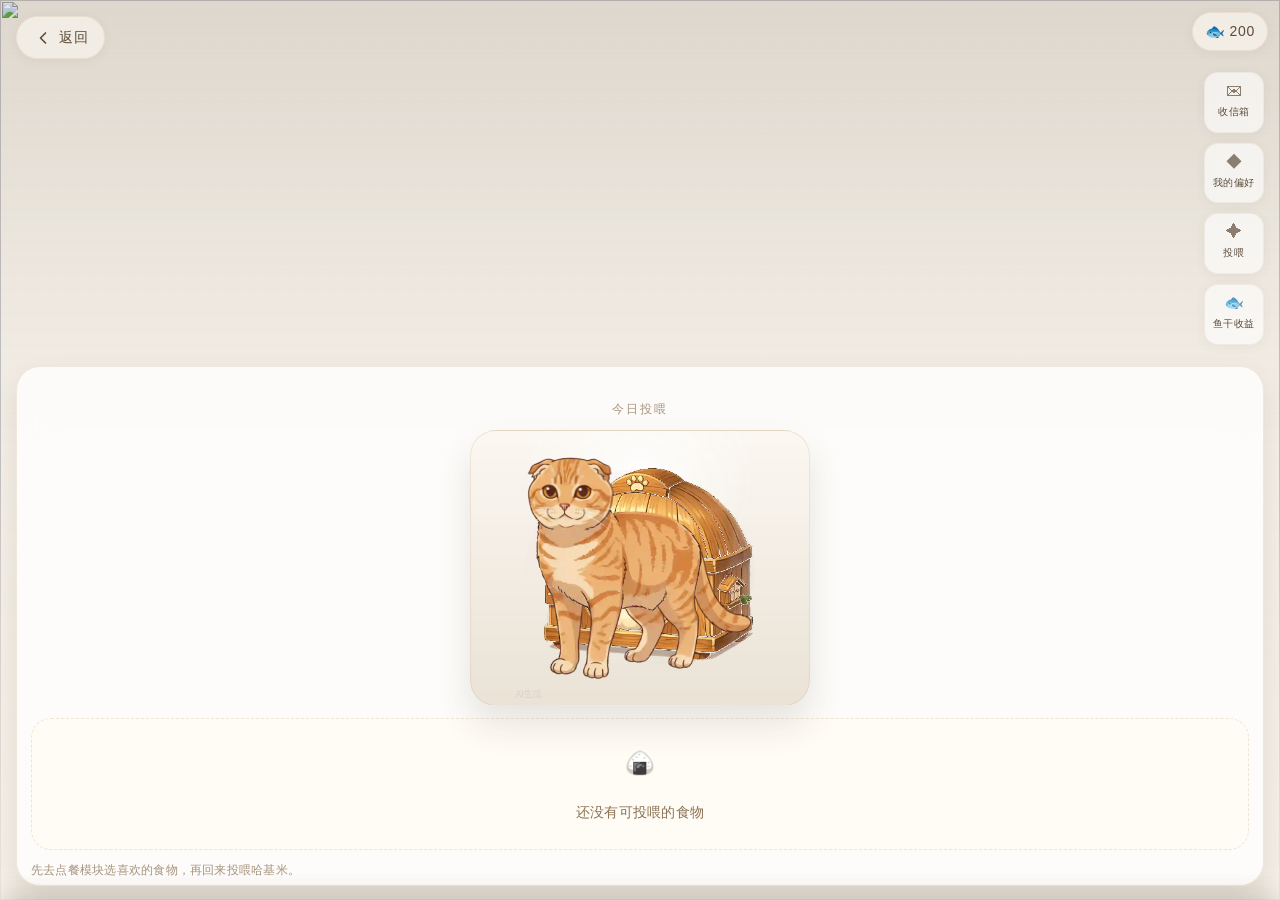
==== food-circle.html @ d54f9a10 "Initial commit: Yummi submission project Co-authored-by: Cursor <cursoragent@cursor.com>" ====
<!DOCTYPE html>
<html lang="zh-CN">
<head>
  <meta charset="UTF-8">
  <meta name="viewport" content="width=device-width, initial-scale=1, maximum-scale=1, user-scalable=no, viewport-fit=cover">
  <meta name="format-detection" content="telephone=no">
  <title>食物圈 - Yummi</title>
  <link rel="stylesheet" href="css/variables.css">
  <link rel="stylesheet" href="css/base.css">
  <link rel="stylesheet" href="css/food-circle.css">
</head>
<body class="fc-body">
  <div class="fc-page" id="fcPage">
    <a href="social-map.html" class="fc-back" aria-label="返回">
      <svg width="20" height="20" viewBox="0 0 24 24" fill="none" stroke="currentColor" stroke-width="2" stroke-linecap="round" stroke-linejoin="round">
        <polyline points="15 18 9 12 15 6"></polyline>
      </svg>
      <span>返回</span>
    </a>

    <div class="fc-bg">
      <img class="fc-bg__img" id="fcBgImg" src="" alt="" loading="eager">
      <div class="fc-bg__overlay"></div>
    </div>

    <div class="fc-content">
      <h1 class="fc-title">食物圈</h1>
      <div class="fc-grid">
        <button type="button" class="fc-card" id="fcInbox">
          <span class="fc-card__icon" aria-hidden="true">✉</span>
          <span class="fc-card__label">收信箱</span>
        </button>
        <button type="button" class="fc-card" id="fcPreference">
          <span class="fc-card__icon" aria-hidden="true">◆</span>
          <span class="fc-card__label">我的偏好</span>
        </button>
        <button type="button" class="fc-card" id="fcFeed">
          <span class="fc-card__icon" aria-hidden="true">✦</span>
          <span class="fc-card__label">投喂</span>
        </button>
        <button type="button" class="fc-card" id="fcEarnings">
          <span class="fc-card__icon" aria-hidden="true">🐟</span>
          <span class="fc-card__label">鱼干收益</span>
        </button>
      </div>
    </div>

    <section class="fc-feeding" id="fcFeeding" aria-label="宠物投喂">
      <div class="fc-feeding__shell">
        <div class="fc-feeding__pet-card">
          <p class="fc-feeding__eyebrow">今日投喂</p>
          <div class="fc-pet-bubble" id="fcPetBubble" aria-live="polite" aria-hidden="true"></div>
          <div class="fc-pet-stage" id="fcPetStage" role="img" aria-label="当前宠物形象"></div>
        </div>
        <div class="fc-food-list" id="fcFoodList" role="list"></div>
        <p class="fc-feed-status" id="fcFeedStatus" aria-live="polite"></p>
      </div>
    </section>
  </div>

  <!-- 小鱼干币 -->
  <div class="fish-coin" id="fishCoinBar" title="小鱼干币"></div>

  <!-- 口味偏好面板 -->
  <div class="fc-pref" id="fcPrefPanel" aria-hidden="true">
    <div class="fc-pref__overlay" id="fcPrefOverlay"></div>
    <div class="fc-pref__sheet" id="fcPrefSheet">
      <div class="fc-pref__header">
        <h2 class="fc-pref__title">我的口味画像</h2>
        <button type="button" class="fc-pref__close" id="fcPrefClose" aria-label="关闭">
          <svg width="18" height="18" viewBox="0 0 24 24" fill="none" stroke="currentColor" stroke-width="2" stroke-linecap="round" stroke-linejoin="round">
            <line x1="18" y1="6" x2="6" y2="18"></line>
            <line x1="6" y1="6" x2="18" y2="18"></line>
          </svg>
        </button>
      </div>
      <div class="fc-pref__body" id="fcPrefBody"></div>
    </div>
  </div>

  <!-- 收信箱面板 -->
  <div class="fc-inbox" id="fcInboxPanel" aria-hidden="true">
    <div class="fc-inbox__overlay" id="fcInboxOverlay"></div>
    <div class="fc-inbox__sheet" id="fcInboxSheet">
      <div class="fc-inbox__header">
        <h2 class="fc-inbox__title">收信箱</h2>
        <button type="button" class="fc-inbox__close" id="fcInboxClose" aria-label="关闭">
          <svg width="18" height="18" viewBox="0 0 24 24" fill="none" stroke="currentColor" stroke-width="2" stroke-linecap="round" stroke-linejoin="round">
            <line x1="18" y1="6" x2="6" y2="18"></line>
            <line x1="6" y1="6" x2="18" y2="18"></line>
          </svg>
        </button>
      </div>
      <div class="fc-inbox__list" id="fcInboxList"></div>
    </div>
  </div>

  <!-- 鱼干收益面板 -->
  <div class="fc-earnings" id="fcEarningsPanel" aria-hidden="true">
    <div class="fc-earnings__overlay" id="fcEarningsOverlay"></div>
    <div class="fc-earnings__sheet" id="fcEarningsSheet">
      <div class="fc-earnings__header">
        <h2 class="fc-earnings__title">鱼干收益</h2>
        <button type="button" class="fc-earnings__close" id="fcEarningsClose" aria-label="关闭">
          <svg width="18" height="18" viewBox="0 0 24 24" fill="none" stroke="currentColor" stroke-width="2" stroke-linecap="round" stroke-linejoin="round">
            <line x1="18" y1="6" x2="6" y2="18"></line>
            <line x1="6" y1="6" x2="18" y2="18"></line>
          </svg>
        </button>
      </div>
      <div class="fc-earnings__body" id="fcEarningsBody"></div>
    </div>
  </div>

  <!-- 口味计算依赖 -->
  <script src="js/data/foods.js"></script>
  <script src="js/data/food-taste-db.js"></script>
  <script src="js/data/food-taste.js"></script>
  <script src="js/data/food-personality.js"></script>
  <script src="js/data/food-roasts.js"></script>
  <script src="js/modules/dress/config.js"></script>
  <script src="js/modules/dress/state.js"></script>
  <script src="js/data/yummy-code.js"></script>

  <!-- 小鱼干币 -->
  <script src="js/fish-coins.js"></script>

  <script src="js/food-circle.js"></script>
</body>
</html>
---- css/variables.css ----
/* 设计令牌 — style.md + Project Specification.md */
:root {
  --color-primary: #5c4b3a;
  --color-bg: #f5f0e8;
  --color-text: #3d3d3d;
  --color-text-muted: #8b7355;
  --color-accent-light: #c4a882;
  --color-paper: #e8dfd1;
  --color-card: #ffffff;
  --color-sakura: #f4e1e1;
  --color-matcha: #8fbc8f;
  --color-bamboo: #9caf88;

  --font-sans: "PingFang SC", "Hiragino Sans GB", "Source Han Sans SC", "Microsoft YaHei", "Helvetica Neue", "Inter", sans-serif;

  --font-weight-title: 300;
  --font-weight-body: 400;
  --font-weight-stat: 600;

  --letter-title: 0.1em;
  --letter-body: 0.02em;
  --letter-caption: 0.05em;

  --line-title: 1.3;
  --line-body: 1.8;

  --radius-card: 20px;
  --radius-pill: 100px;
  --radius-nav-item: 14px;

  --space-card: 20px;
  --space-section: 56px;
  --space-page-x: 20px;
  --space-loose: 24px;

  --shadow-rest: 0 2px 12px rgba(92, 75, 58, 0.06);
  --shadow-card-hover: 0 12px 20px rgba(92, 75, 58, 0.08);
  --shadow-lift: 0 20px 40px rgba(92, 75, 58, 0.08);

  --ease-standard: cubic-bezier(0.4, 0, 0.2, 1);
  --transition-base: 0.35s var(--ease-standard);
  --transition-fast: 0.3s var(--ease-standard);

  --layout-max-width: 430px;
  --tab-bar-height: 76px;
  --texture-opacity: 0.04;

  --safe-top: env(safe-area-inset-top, 0px);
  --safe-bottom: env(safe-area-inset-bottom, 0px);
  --safe-left: env(safe-area-inset-left, 0px);
  --safe-right: env(safe-area-inset-right, 0px);
}
---- css/base.css ----
*,
*::before,
*::after {
  box-sizing: border-box;
  margin: 0;
  padding: 0;
}

html {
  -webkit-text-size-adjust: 100%;
  text-size-adjust: 100%;
}

body {
  font-family: var(--font-sans);
  font-size: 16px;
  font-weight: var(--font-weight-body);
  line-height: var(--line-body);
  letter-spacing: var(--letter-body);
  color: var(--color-text);
  background-color: var(--color-bg);
  min-height: 100dvh;
  overflow-x: hidden;
  -webkit-tap-highlight-color: transparent;
}

/* 极淡纸质 / 亚麻质感 — style.md §材质 */
body::before {
  content: "";
  position: fixed;
  inset: 0;
  pointer-events: none;
  z-index: 0;
  opacity: var(--texture-opacity);
  background-image:
    repeating-linear-gradient(
      0deg,
      transparent,
      transparent 3px,
      rgba(92, 75, 58, 0.12) 3px,
      rgba(92, 75, 58, 0.12) 4px
    ),
    repeating-linear-gradient(
      90deg,
      transparent,
      transparent 4px,
      rgba(196, 168, 130, 0.1) 4px,
      rgba(196, 168, 130, 0.1) 5px
    );
}

h1, h2, h3 {
  color: var(--color-primary);
  font-weight: var(--font-weight-title);
  line-height: var(--line-title);
  letter-spacing: var(--letter-title);
}

p {
  color: var(--color-text);
}

.caption {
  font-size: 0.85rem;
  color: var(--color-text-muted);
  letter-spacing: var(--letter-caption);
  line-height: var(--line-body);
}

.stat {
  color: var(--color-primary);
  font-weight: var(--font-weight-stat);
}

a {
  color: inherit;
  text-decoration: none;
}

button {
  font: inherit;
  border: none;
  background: none;
  cursor: pointer;
  touch-action: manipulation;
}

img {
  max-width: 100%;
  height: auto;
  display: block;
}

/* 小鱼干币 — 右上角显示 */
.fish-coin {
  position: fixed;
  top: 12px;
  right: 12px;
  z-index: 100;
  display: flex;
  align-items: center;
  gap: 4px;
  padding: 6px 12px;
  border-radius: var(--radius-pill);
  background: rgba(245, 240, 232, 0.88);
  backdrop-filter: blur(10px);
  -webkit-backdrop-filter: blur(10px);
  border: 1px solid var(--color-paper);
  box-shadow: var(--shadow-rest);
  font-size: 0.875rem;
  font-weight: var(--font-weight-body);
  color: var(--color-primary);
  letter-spacing: var(--letter-caption);
}

/* 左上角装扮按钮 — 深木色实心，与页面底色区分 */
.top-dress-btn {
  position: fixed;
  top: 12px;
  left: 12px;
  z-index: 100;
  padding: 6px 14px;
  display: flex;
  align-items: center;
  justify-content: center;
  border-radius: var(--radius-pill);
  border: 1px solid var(--color-primary);
  background: var(--color-primary);
  box-shadow: var(--shadow-rest);
  font-size: 0.8rem;
  font-weight: var(--font-weight-body);
  color: var(--color-bg);
  letter-spacing: var(--letter-caption);
  cursor: pointer;
  transition:
    transform var(--transition-fast),
    background var(--transition-fast),
    color var(--transition-fast),
    border-color var(--transition-fast);
  -webkit-tap-highlight-color: transparent;
}

.top-dress-btn:active {
  transform: scale(0.92);
  background: var(--color-card);
  color: var(--color-primary);
  border-color: var(--color-primary);
}

/* 点餐页引导 — 装扮按钮右侧问号 */
.top-help-btn {
  position: fixed;
  top: 12px;
  left: 76px;
  z-index: 100;
  width: 34px;
  height: 34px;
  padding: 0;
  display: flex;
  align-items: center;
  justify-content: center;
  border-radius: 50%;
  border: 1px solid var(--color-paper);
  background: rgba(245, 240, 232, 0.88);
  backdrop-filter: blur(10px);
  -webkit-backdrop-filter: blur(10px);
  box-shadow: var(--shadow-rest);
  font: inherit;
  font-size: 1rem;
  font-weight: var(--font-weight-stat);
  line-height: 1;
  color: var(--color-primary);
  letter-spacing: 0;
  cursor: pointer;
  transition: transform var(--transition-fast), background var(--transition-fast);
  -webkit-tap-highlight-color: transparent;
}

.top-help-btn[hidden] {
  display: none;
}

.top-help-btn:active {
  transform: scale(0.92);
  background: rgba(255, 255, 255, 0.95);
}

.fish-coin__icon {
  font-size: 1rem;
  line-height: 1;
}

.fish-coin__num {
  font-weight: var(--font-weight-title);
  min-width: 1.2em;
  text-align: center;
}


/* 装扮面板 */
.dress-panel {
  position: fixed;
  inset: 0;
  z-index: 320;
  pointer-events: none;
}

.dress-panel[aria-hidden="false"],
.dress-panel.is-open {
  pointer-events: auto;
}

.dress-panel__overlay {
  position: absolute;
  inset: 0;
  background:
    radial-gradient(circle at 74% 18%, rgba(255, 250, 242, 0.22), transparent 34%),
    rgba(92, 75, 58, 0.35);
  opacity: 0;
  transition: opacity var(--transition-base);
  backdrop-filter: blur(2px);
  -webkit-backdrop-filter: blur(2px);
}

.dress-panel[aria-hidden="false"] .dress-panel__overlay,
.dress-panel.is-open .dress-panel__overlay {
  opacity: 1;
}

.dress-panel__sheet {
  position: absolute;
  right: 0;
  top: 0;
  bottom: 0;
  z-index: 321;
  width: min(92vw, 420px);
  height: 100dvh;
  min-height: 0;
  background:
    radial-gradient(circle at 22% 8%, rgba(255, 255, 255, 0.86), transparent 32%),
    linear-gradient(180deg, rgba(255, 250, 242, 0.98), rgba(245, 240, 232, 0.97));
  backdrop-filter: blur(16px);
  -webkit-backdrop-filter: blur(16px);
  border-left: 1px solid rgba(196, 168, 130, 0.34);
  border-radius: 26px 0 0 26px;
  box-shadow: -18px 0 44px rgba(92, 75, 58, 0.18);
  padding:
    calc(18px + var(--safe-top))
    calc(16px + var(--safe-right))
    calc(18px + var(--safe-bottom))
    16px;
  display: flex;
  flex-direction: column;
  transform: translateX(0);
  transition: transform 0.42s cubic-bezier(0.22, 1, 0.36, 1);
}

.dress-panel[aria-hidden="true"] .dress-panel__sheet {
  transform: translateX(100%);
}

.dress-panel[aria-hidden="false"] .dress-panel__sheet,
.dress-panel.is-open .dress-panel__sheet {
  transform: translateX(0);
}

#dressPanelSheet {
  transform: translateX(0) !important;
}

#dressPanel[aria-hidden="true"] #dressPanelSheet {
  transform: translateX(100%) !important;
}

#dressPanel[aria-hidden="false"] #dressPanelSheet,
#dressPanel.is-open #dressPanelSheet {
  transform: translateX(0) !important;
}

#dressPanel.is-open-complete #dressPanelSheet {
  transition: none !important;
  transform: translateX(0) !important;
}

.dress-panel__header {
  display: flex;
  align-items: center;
  justify-content: space-between;
  margin-bottom: 16px;
  flex-shrink: 0;
}

.dress-panel__title {
  font-size: 1.1rem;
  font-weight: var(--font-weight-title);
  color: var(--color-primary);
  letter-spacing: var(--letter-title);
}

.dress-panel__close {
  width: 36px;
  height: 36px;
  display: flex;
  align-items: center;
  justify-content: center;
  border-radius: 50%;
  color: var(--color-text-muted);
  background: var(--color-bg);
  border: 1px solid var(--color-paper);
  transition: transform var(--transition-fast), color var(--transition-fast);
  cursor: pointer;
}

.dress-panel__close:active {
  transform: scale(0.92);
  color: var(--color-primary);
}

.dress-panel__body {
  flex: 1;
  overflow-y: auto;
  -webkit-overflow-scrolling: touch;
}

.dress-panel__placeholder {
  display: flex;
  flex-direction: column;
  align-items: center;
  justify-content: center;
  height: 100%;
  gap: 10px;
}

.dress-panel__placeholder-icon {
  font-size: 3rem;
  opacity: 0.6;
}

.dress-panel__placeholder-text {
  font-size: 1rem;
  font-weight: var(--font-weight-title);
  color: var(--color-primary);
}

.dress-panel__placeholder-sub {
  font-size: 0.8rem;
  color: var(--color-text-muted);
  letter-spacing: var(--letter-caption);
}
---- css/food-circle.css ----
/* 食物圈 — 日式极简 · 侘寂 · 和风现代 */

.fc-body {
  background-color: var(--color-bg);
  min-height: 100dvh;
  overflow: hidden;
}

.fc-page {
  position: relative;
  width: 100%;
  height: 100dvh;
  overflow: hidden;
}

/* 返回按钮 */
.fc-back {
  position: absolute;
  top: 16px;
  left: 16px;
  z-index: 20;
  display: inline-flex;
  align-items: center;
  gap: 6px;
  padding: 8px 16px;
  border-radius: var(--radius-pill);
  background: rgba(245, 240, 232, 0.85);
  backdrop-filter: blur(8px);
  -webkit-backdrop-filter: blur(8px);
  border: 1px solid var(--color-paper);
  color: var(--color-primary);
  font-size: 0.875rem;
  letter-spacing: var(--letter-caption);
  box-shadow: var(--shadow-rest);
  transition: transform var(--transition-fast), background var(--transition-fast);
  text-decoration: none;
}

.fc-back:active {
  transform: scale(0.95);
}

/* 背景图 */
.fc-bg {
  position: absolute;
  inset: 0;
  z-index: 1;
}

.fc-bg__img {
  width: 100%;
  height: 100%;
  object-fit: cover;
  display: block;
}

.fc-bg__overlay {
  position: absolute;
  inset: 0;
  background: linear-gradient(
    180deg,
    rgba(92, 75, 58, 0.15) 0%,
    rgba(92, 75, 58, 0.05) 30%,
    rgba(92, 75, 58, 0) 50%,
    rgba(245, 240, 232, 0.4) 70%,
    rgba(245, 240, 232, 0.8) 100%
  );
  pointer-events: none;
}

/* 内容区 — 右上方 */
.fc-content {
  position: absolute;
  top: 72px;
  right: 16px;
  z-index: 10;
  padding: 0;
  opacity: 0;
  transform: translateX(12px);
  animation: fcSlideIn 0.4s var(--ease-standard) 0.1s forwards;
}

@keyframes fcSlideIn {
  to {
    opacity: 1;
    transform: translateX(0);
  }
}

.fc-title {
  display: none;
}

/* 栏目网格 — 右上方垂直排列 */
.fc-grid {
  display: flex;
  flex-direction: column;
  gap: 10px;
}

/* 栏目卡片 — 半透明毛玻璃，小巧 */
.fc-card {
  display: flex;
  flex-direction: column;
  align-items: center;
  justify-content: center;
  gap: 4px;
  padding: 10px 8px;
  border-radius: 14px;
  background: rgba(255, 255, 255, 0.6);
  backdrop-filter: blur(10px);
  -webkit-backdrop-filter: blur(10px);
  border: 1px solid rgba(232, 223, 209, 0.5);
  box-shadow: var(--shadow-rest);
  color: var(--color-primary);
  cursor: pointer;
  min-width: 56px;
  transition: transform var(--transition-fast), background var(--transition-fast), box-shadow var(--transition-fast);
  -webkit-tap-highlight-color: transparent;
}

.fc-card:active {
  transform: scale(0.95);
  background: rgba(255, 255, 255, 0.8);
}

.fc-card__icon {
  font-size: 1rem;
  line-height: 1;
  opacity: 0.7;
}

.fc-card__label {
  font-size: 0.65rem;
  font-weight: var(--font-weight-body);
  letter-spacing: var(--letter-caption);
  color: var(--color-primary);
}

.fc-share-entry {
  position: absolute;
  left: 16px;
  right: 16px;
  bottom: calc(var(--safe-bottom) + 18px);
  z-index: 12;
}

.fc-share-entry__shell {
  padding: 14px 14px 12px;
  border-radius: 20px;
  background: rgba(255, 255, 255, 0.72);
  backdrop-filter: blur(14px);
  -webkit-backdrop-filter: blur(14px);
  border: 1px solid rgba(232, 223, 209, 0.7);
  box-shadow: 0 16px 28px rgba(92, 75, 58, 0.14);
}

.fc-share-entry__label {
  display: block;
  margin-bottom: 8px;
  color: var(--color-primary);
  font-size: 0.72rem;
  font-weight: var(--font-weight-title);
  letter-spacing: var(--letter-caption);
}

.fc-share-entry__row {
  display: grid;
  grid-template-columns: minmax(0, 1fr) auto;
  gap: 8px;
  align-items: center;
}

.fc-share-entry__input {
  min-width: 0;
  min-height: 44px;
  padding: 0 14px;
  border-radius: 999px;
  border: 1px solid rgba(196, 168, 130, 0.34);
  background: rgba(255, 250, 242, 0.88);
  color: var(--color-primary);
  font-size: 0.82rem;
  letter-spacing: 0.03em;
  box-shadow: inset 0 1px 0 rgba(255, 255, 255, 0.82);
}

.fc-share-entry__input::placeholder {
  color: rgba(139, 115, 85, 0.64);
}

.fc-share-entry__btn {
  min-width: 76px;
  min-height: 44px;
  padding: 0 18px;
  border-radius: 999px;
  color: #fffaf2;
  background: linear-gradient(135deg, #5c4b3a, #9b6a3d);
  box-shadow: 0 10px 18px rgba(92, 75, 58, 0.18);
  font-size: 0.82rem;
  letter-spacing: 0.08em;
  transition: transform var(--transition-fast), filter var(--transition-fast);
}

.fc-share-entry__btn:active {
  transform: scale(0.96);
  filter: saturate(1.06);
}

.fc-share-entry__status {
  min-height: 1.4em;
  margin-top: 8px;
  color: rgba(139, 115, 85, 0.72);
  font-size: 0.72rem;
  line-height: 1.45;
  letter-spacing: 0.02em;
}

.fc-share-entry__status.is-error {
  color: #9f4a35;
}

.fc-share-entry__status.is-success {
  color: #567549;
}

/* 收信箱面板 */
.fc-inbox {
  position: fixed;
  inset: 0;
  z-index: 100;
  display: flex;
  align-items: flex-end;
  justify-content: center;
  pointer-events: none;
  opacity: 0;
  transition: opacity 0.35s var(--ease-standard);
}

.fc-inbox[aria-hidden="false"] {
  pointer-events: auto;
  opacity: 1;
}

.fc-inbox__overlay {
  position: absolute;
  inset: 0;
  background: rgba(61, 61, 61, 0.25);
  backdrop-filter: blur(2px);
}

.fc-inbox__sheet {
  position: relative;
  width: 100%;
  max-width: var(--layout-max-width);
  height: 78vh;
  background: var(--color-card);
  border-radius: var(--radius-card) var(--radius-card) 0 0;
  border: 1px solid var(--color-paper);
  border-bottom: none;
  box-shadow: var(--shadow-lift);
  padding: 24px 20px calc(24px + var(--safe-bottom));
  transform: translateY(100%);
  transition: transform 0.35s var(--ease-standard);
  display: flex;
  flex-direction: column;
}

.fc-inbox[aria-hidden="false"] .fc-inbox__sheet {
  transform: translateY(0);
}

.fc-inbox__header {
  display: flex;
  align-items: center;
  justify-content: space-between;
  margin-bottom: 20px;
  flex-shrink: 0;
}

.fc-inbox__title {
  font-size: 1.25rem;
  font-weight: var(--font-weight-title);
  letter-spacing: var(--letter-title);
  color: var(--color-primary);
  line-height: var(--line-title);
}

.fc-inbox__close {
  width: 36px;
  height: 36px;
  display: flex;
  align-items: center;
  justify-content: center;
  border-radius: 50%;
  color: var(--color-text-muted);
  background: var(--color-bg);
  border: 1px solid var(--color-paper);
  transition: transform var(--transition-fast), color var(--transition-fast);
  cursor: pointer;
}

.fc-inbox__close:active {
  transform: scale(0.92);
  color: var(--color-primary);
}

.fc-inbox__list {
  flex: 1;
  overflow-y: auto;
  display: flex;
  flex-direction: column;
  gap: 12px;
  -webkit-overflow-scrolling: touch;
}

/* 消息条目 */
.fc-msg {
  background: var(--color-bg);
  border-radius: 16px;
  padding: 14px 16px;
  border: 1px solid var(--color-paper);
  box-shadow: var(--shadow-rest);
  transition: transform var(--transition-fast), opacity var(--transition-fast);
}

.fc-msg:active {
  transform: scale(0.98);
}

.fc-msg__header {
  display: flex;
  align-items: center;
  justify-content: space-between;
  margin-bottom: 8px;
}

.fc-msg__from {
  font-size: 0.875rem;
  font-weight: var(--font-weight-body);
  color: var(--color-primary);
  letter-spacing: var(--letter-body);
}

.fc-msg__time {
  font-size: 0.7rem;
  color: var(--color-text-muted);
  letter-spacing: var(--letter-caption);
}

.fc-msg__text {
  font-size: 0.875rem;
  color: var(--color-text);
  line-height: var(--line-body);
  letter-spacing: var(--letter-body);
  margin-bottom: 10px;
}

.fc-msg__actions {
  display: flex;
  gap: 8px;
  justify-content: flex-end;
}

.fc-msg__reply,
.fc-msg__delete {
  padding: 5px 14px;
  border-radius: var(--radius-pill);
  font-size: 0.75rem;
  letter-spacing: var(--letter-caption);
  cursor: pointer;
  transition: transform var(--transition-fast), background var(--transition-fast), color var(--transition-fast);
  -webkit-tap-highlight-color: transparent;
}

.fc-msg__reply {
  color: var(--color-primary);
  background: transparent;
  border: 1px solid var(--color-accent-light);
}

.fc-msg__reply:active {
  transform: scale(0.95);
  background: var(--color-accent-light);
  color: var(--color-bg);
}

.fc-msg__delete {
  color: var(--color-bg);
  background: var(--color-primary);
  border: 1px solid var(--color-primary);
}

.fc-msg__delete:active {
  transform: scale(0.95);
  background: transparent;
  color: var(--color-primary);
}

/* 无消息提示 */
.fc-inbox__empty {
  text-align: center;
  padding: 40px 20px;
  color: var(--color-text-muted);
  font-size: 0.875rem;
  letter-spacing: var(--letter-body);
}

/* 无背景图时的兜底 */
.fc-fallback {
  position: absolute;
  inset: 0;
  z-index: 1;
  background: var(--color-bg);
}


/* ============================================================
   口味偏好面板
   ============================================================ */

.fc-pref {
  position: fixed;
  inset: 0;
  z-index: 50;
  pointer-events: none;
}

.fc-pref[aria-hidden="false"] {
  pointer-events: auto;
}

.fc-pref__overlay {
  position: absolute;
  inset: 0;
  background: rgba(92, 75, 58, 0.35);
  opacity: 0;
  transition: opacity var(--transition-standard);
}

.fc-pref[aria-hidden="false"] .fc-pref__overlay {
  opacity: 1;
}

.fc-pref__sheet {
  position: absolute;
  left: 0;
  right: 0;
  bottom: 0;
  z-index: 55;
  background: rgba(245, 240, 232, 0.95);
  backdrop-filter: blur(16px);
  -webkit-backdrop-filter: blur(16px);
  border-radius: 20px 20px 0 0;
  box-shadow: 0 -4px 24px rgba(92, 75, 58, 0.12);
  padding: 20px 20px calc(24px + var(--safe-bottom));
  max-height: 75vh;
  display: flex;
  flex-direction: column;
  transform: translateY(100%);
  transition: transform var(--transition-standard);
}

.fc-pref[aria-hidden="false"] .fc-pref__sheet {
  transform: translateY(0);
}

.fc-pref__header {
  display: flex;
  align-items: center;
  justify-content: space-between;
  margin-bottom: 16px;
  flex-shrink: 0;
}

.fc-pref__title {
  font-size: 1.1rem;
  font-weight: var(--font-weight-title);
  color: var(--color-primary);
  letter-spacing: var(--letter-title);
}

.fc-pref__close {
  width: 36px;
  height: 36px;
  display: flex;
  align-items: center;
  justify-content: center;
  border-radius: 50%;
  color: var(--color-text-muted);
  background: var(--color-bg);
  border: 1px solid var(--color-paper);
  transition: transform var(--transition-fast), color var(--transition-fast);
  cursor: pointer;
}

.fc-pref__close:active {
  transform: scale(0.92);
  color: var(--color-primary);
}

.fc-pref__body {
  flex: 1;
  overflow-y: auto;
  -webkit-overflow-scrolling: touch;
}

/* 八轴进度条 */
.fc-pref__axes {
  display: flex;
  flex-direction: column;
  gap: 10px;
  margin-bottom: 12px;
}

.fc-pref__axis {
  padding: 8px 10px;
  background: rgba(255, 255, 255, 0.5);
  border-radius: 10px;
}

.fc-pref__axis-header {
  display: flex;
  justify-content: space-between;
  align-items: center;
  margin-bottom: 5px;
}

.fc-pref__axis-label {
  font-size: 0.8rem;
  color: var(--color-primary);
  font-weight: var(--font-weight-body);
  letter-spacing: var(--letter-caption);
}

.fc-pref__axis-num {
  font-size: 0.75rem;
  color: var(--color-text-muted);
  font-weight: var(--font-weight-title);
}

.fc-pref__axis-bar {
  height: 7px;
  border-radius: 3.5px;
  background: rgba(200, 190, 175, 0.3);
  overflow: hidden;
}

.fc-pref__axis-fill {
  height: 100%;
  border-radius: 3.5px;
  background: linear-gradient(90deg, rgba(232, 126, 90, 0.7), rgba(232, 126, 90, 0.9));
  transition: width 0.5s var(--ease-standard);
}

.fc-pref__summary {
  text-align: center;
  font-size: 0.75rem;
  color: var(--color-text-muted);
  letter-spacing: var(--letter-caption);
  margin-top: 4px;
}

/* 空状态 */
.fc-pref__empty {
  text-align: center;
  padding: 32px 16px;
}

.fc-pref__empty-icon {
  font-size: 2.5rem;
  margin-bottom: 10px;
  opacity: 0.5;
}

.fc-pref__empty-text {
  font-size: 1rem;
  font-weight: var(--font-weight-title);
  color: var(--color-primary);
  margin-bottom: 6px;
}

.fc-pref__empty-sub {
  font-size: 0.8rem;
  color: var(--color-text-muted);
  letter-spacing: var(--letter-caption);
}


/* ============================================================
   鱼干收益面板
   ============================================================ */

.fc-earnings {
  position: fixed;
  inset: 0;
  z-index: 50;
  pointer-events: none;
}

.fc-earnings[aria-hidden="false"] {
  pointer-events: auto;
}

.fc-earnings__overlay {
  position: absolute;
  inset: 0;
  background: rgba(92, 75, 58, 0.35);
  opacity: 0;
  transition: opacity var(--transition-standard);
}

.fc-share-preview {
  position: fixed;
  inset: 0;
  z-index: 110;
  pointer-events: none;
}

.fc-share-preview[aria-hidden="false"] {
  pointer-events: auto;
}

.fc-share-preview__overlay {
  position: absolute;
  inset: 0;
  background: rgba(92, 75, 58, 0.35);
  opacity: 0;
  transition: opacity var(--transition-standard);
}

.fc-share-preview[aria-hidden="false"] .fc-share-preview__overlay {
  opacity: 1;
}

.fc-share-preview__sheet {
  position: absolute;
  left: 0;
  right: 0;
  bottom: 0;
  z-index: 115;
  max-height: 82vh;
  display: grid;
  grid-template-rows: auto minmax(0, 1fr);
  background: rgba(245, 240, 232, 0.97);
  backdrop-filter: blur(16px);
  -webkit-backdrop-filter: blur(16px);
  border-radius: 24px 24px 0 0;
  box-shadow: 0 -8px 28px rgba(92, 75, 58, 0.16);
  padding: 18px 18px calc(20px + var(--safe-bottom));
  transform: translateY(100%);
  transition: transform var(--transition-standard);
}

.fc-share-preview[aria-hidden="false"] .fc-share-preview__sheet {
  transform: translateY(0);
}

.fc-share-preview__header {
  display: flex;
  align-items: flex-start;
  justify-content: space-between;
  gap: 12px;
  margin-bottom: 14px;
}

.fc-share-preview__eyebrow {
  margin: 0 0 4px;
  color: rgba(139, 115, 85, 0.74);
  font-size: 0.72rem;
  font-weight: var(--font-weight-title);
  letter-spacing: 0.18em;
}

.fc-share-preview__title {
  margin: 0;
  color: var(--color-primary);
  font-size: 1.08rem;
  font-weight: var(--font-weight-title);
  letter-spacing: var(--letter-title);
}

.fc-share-preview__close {
  width: 36px;
  height: 36px;
  display: flex;
  align-items: center;
  justify-content: center;
  border-radius: 50%;
  color: var(--color-text-muted);
  background: var(--color-bg);
  border: 1px solid var(--color-paper);
}

.fc-share-preview__close:active {
  transform: scale(0.92);
}

.fc-share-preview__body {
  overflow-y: auto;
  -webkit-overflow-scrolling: touch;
  display: grid;
  gap: 14px;
  padding-right: 2px;
}

.fc-share-preview__hero {
  display: grid;
  gap: 12px;
  justify-items: center;
}

.fc-share-preview__stage {
  position: relative;
  width: min(72vw, 300px);
  aspect-ratio: 1;
  border-radius: 26px;
  overflow: hidden;
  border: 1px solid rgba(196, 168, 130, 0.24);
  background:
    radial-gradient(circle at 50% 14%, rgba(255, 255, 255, 0.82), rgba(255, 255, 255, 0) 38%),
    linear-gradient(180deg, rgba(251, 247, 241, 0.98), rgba(232, 223, 209, 0.88));
  box-shadow: 0 18px 34px rgba(92, 75, 58, 0.14);
}

.fc-share-preview__aura {
  position: absolute;
  inset: 14% 16%;
  border-radius: 50%;
  background:
    radial-gradient(circle, rgba(255, 255, 255, 0.88), rgba(255, 255, 255, 0.08) 58%, rgba(255, 255, 255, 0) 74%),
    radial-gradient(circle at 28% 26%, rgba(244, 225, 225, 0.62), transparent 42%),
    radial-gradient(circle at 76% 72%, rgba(143, 188, 143, 0.18), transparent 42%);
}

.fc-share-preview__layer {
  position: absolute;
  inset: 0;
  width: 100%;
  height: 100%;
  object-fit: contain;
  pointer-events: none;
}

.fc-share-preview__drink {
  position: absolute;
  top: 44%;
  left: 4px;
  width: clamp(70px, 20vw, 102px);
  display: grid;
  justify-items: center;
  gap: 4px;
  transform: translateY(-50%) rotate(-5deg);
  filter: drop-shadow(0 14px 18px rgba(92, 75, 58, 0.16));
}

.fc-share-preview__drink img {
  width: 100%;
  aspect-ratio: 1;
  object-fit: contain;
  border-radius: 16px;
  background: rgba(255, 255, 255, 0.6);
  border: 1px solid rgba(196, 168, 130, 0.28);
}

.fc-share-preview__drink span {
  max-width: 7em;
  padding: 2px 8px;
  border-radius: var(--radius-pill);
  background: rgba(245, 240, 232, 0.88);
  border: 1px solid rgba(196, 168, 130, 0.28);
  color: var(--color-primary);
  font-size: 0.68rem;
  line-height: 1.4;
  text-align: center;
}

.fc-share-preview__score {
  width: 100%;
  padding: 14px 16px;
  border-radius: 18px;
  background: rgba(255, 255, 255, 0.54);
  border: 1px solid rgba(196, 168, 130, 0.18);
}

.fc-share-preview__score-num {
  margin: 0 0 6px;
  color: var(--color-primary);
  font-size: 1rem;
  font-weight: var(--font-weight-title);
  letter-spacing: 0.06em;
  text-align: center;
}

.fc-share-preview__score-text,
.fc-share-preview__personality {
  margin: 0;
  color: var(--color-text-muted);
  font-size: 0.78rem;
  line-height: 1.65;
  text-align: center;
}

.fc-share-preview__section {
  display: grid;
  gap: 8px;
  padding: 14px 16px;
  border-radius: 18px;
  background: rgba(255, 255, 255, 0.48);
  border: 1px solid rgba(196, 168, 130, 0.18);
}

.fc-share-preview__section h3 {
  margin: 0;
  color: var(--color-primary);
  font-size: 0.86rem;
  font-weight: var(--font-weight-title);
  letter-spacing: var(--letter-caption);
}

.fc-share-preview__section p {
  margin: 0;
  color: var(--color-text-muted);
  font-size: 0.76rem;
  line-height: 1.65;
}

.fc-share-preview__food-grid {
  display: grid;
  grid-template-columns: repeat(auto-fit, minmax(84px, 1fr));
  gap: 10px;
}

.fc-share-preview__food-card {
  display: grid;
  gap: 6px;
  justify-items: center;
  padding: 8px 8px 10px;
  border-radius: 16px;
  background: rgba(255, 250, 242, 0.9);
  border: 1px solid rgba(196, 168, 130, 0.2);
  box-shadow: inset 0 1px 0 rgba(255, 255, 255, 0.76);
}

.fc-share-preview__food-media {
  width: 100%;
  aspect-ratio: 1;
  display: grid;
  place-items: center;
  overflow: hidden;
  border-radius: 12px;
  background:
    radial-gradient(circle at 50% 18%, rgba(255, 255, 255, 0.82), rgba(255, 255, 255, 0) 60%),
    rgba(232, 223, 209, 0.35);
}

.fc-share-preview__food-thumb {
  width: 100%;
  height: 100%;
  object-fit: contain;
}

.fc-share-preview__food-placeholder {
  font-size: 1.4rem;
  opacity: 0.65;
}

.fc-share-preview__food-name {
  margin: 0;
  color: var(--color-primary);
  font-size: 0.72rem;
  line-height: 1.35;
  text-align: center;
  word-break: break-word;
}

.fc-earnings[aria-hidden="false"] .fc-earnings__overlay {
  opacity: 1;
}

.fc-earnings__sheet {
  position: absolute;
  left: 0;
  right: 0;
  bottom: 0;
  z-index: 55;
  background: rgba(245, 240, 232, 0.95);
  backdrop-filter: blur(16px);
  -webkit-backdrop-filter: blur(16px);
  border-radius: 20px 20px 0 0;
  box-shadow: 0 -4px 24px rgba(92, 75, 58, 0.12);
  padding: 20px 20px calc(24px + var(--safe-bottom));
  max-height: 80vh;
  display: flex;
  flex-direction: column;
  transform: translateY(100%);
  transition: transform var(--transition-standard);
}

.fc-earnings[aria-hidden="false"] .fc-earnings__sheet {
  transform: translateY(0);
}

.fc-earnings__header {
  display: flex;
  align-items: center;
  justify-content: space-between;
  margin-bottom: 16px;
  flex-shrink: 0;
}

.fc-earnings__title {
  font-size: 1.1rem;
  font-weight: var(--font-weight-title);
  color: var(--color-primary);
  letter-spacing: var(--letter-title);
}

.fc-earnings__close {
  width: 36px;
  height: 36px;
  display: flex;
  align-items: center;
  justify-content: center;
  border-radius: 50%;
  color: var(--color-text-muted);
  background: var(--color-bg);
  border: 1px solid var(--color-paper);
  transition: transform var(--transition-fast), color var(--transition-fast);
  cursor: pointer;
}

.fc-earnings__close:active {
  transform: scale(0.92);
  color: var(--color-primary);
}

.fc-earnings__body {
  flex: 1;
  overflow-y: auto;
  -webkit-overflow-scrolling: touch;
}

/* 签到区 */
.fc-earnings__checkin {
  text-align: center;
  padding: 16px;
  background: rgba(255, 255, 255, 0.5);
  border-radius: 16px;
  margin-bottom: 16px;
}

.fc-earnings__checkin-icon {
  font-size: 2rem;
  margin-bottom: 6px;
}

.fc-earnings__checkin-btn {
  display: inline-block;
  padding: 10px 28px;
  border-radius: var(--radius-pill);
  border: none;
  background: rgba(232, 126, 90, 0.9);
  color: #fff;
  font-size: 0.9rem;
  font-weight: var(--font-weight-body);
  letter-spacing: var(--letter-caption);
  cursor: pointer;
  transition: background var(--transition-fast), transform var(--transition-fast);
  margin-top: 8px;
}

.fc-earnings__checkin-btn:active {
  transform: scale(0.96);
  background: rgba(210, 105, 70, 0.95);
}

.fc-earnings__checkin-btn:disabled {
  background: rgba(200, 190, 175, 0.6);
  color: var(--color-text-muted);
  cursor: default;
  transform: none;
}

.fc-earnings__checkin-text {
  font-size: 0.8rem;
  color: var(--color-text-muted);
  margin-top: 8px;
  letter-spacing: var(--letter-caption);
}

/* 投喂记录 */
.fc-earnings__section-title {
  font-size: 0.9rem;
  font-weight: var(--font-weight-title);
  color: var(--color-primary);
  letter-spacing: var(--letter-title);
  margin-bottom: 10px;
}

.fc-earnings__feed-list {
  display: flex;
  flex-direction: column;
  gap: 8px;
}

.fc-earnings__feed-item {
  display: flex;
  align-items: center;
  gap: 10px;
  padding: 10px 12px;
  background: rgba(255, 255, 255, 0.5);
  border-radius: 12px;
}

.fc-earnings__feed-avatar {
  width: 36px;
  height: 36px;
  border-radius: 50%;
  background: var(--color-paper);
  display: flex;
  align-items: center;
  justify-content: center;
  font-size: 1.25rem;
  flex-shrink: 0;
}

.fc-earnings__feed-info {
  flex: 1;
}

.fc-earnings__feed-name {
  font-size: 0.85rem;
  font-weight: var(--font-weight-body);
  color: var(--color-primary);
}

.fc-earnings__feed-detail {
  font-size: 0.7rem;
  color: var(--color-text-muted);
  margin-top: 2px;
}

.fc-earnings__feed-coin {
  font-size: 0.85rem;
  font-weight: var(--font-weight-title);
  color: rgba(232, 126, 90, 0.9);
}

.fc-earnings__total {
  text-align: center;
  padding: 12px;
  margin-top: 12px;
  background: rgba(255, 255, 255, 0.45);
  border-radius: 12px;
  font-size: 0.85rem;
  color: var(--color-primary);
}

.fc-earnings__total strong {
  color: rgba(232, 126, 90, 0.9);
}

/* ============================================================
   投喂区
   ============================================================ */

.fc-feeding {
  position: absolute;
  left: 16px;
  right: 16px;
  bottom: calc(var(--safe-bottom) + 14px);
  z-index: 12;
  opacity: 0;
  transform: translateY(16px);
  animation: fcFeedingRise 0.45s var(--ease-standard) 0.12s forwards;
}

@keyframes fcFeedingRise {
  to {
    opacity: 1;
    transform: translateY(0);
  }
}

.fc-feeding.is-highlighted .fc-feeding__shell {
  box-shadow: 0 18px 34px rgba(92, 75, 58, 0.22);
  border-color: rgba(196, 168, 130, 0.5);
}

.fc-feeding__shell {
  position: relative;
  padding: 14px 14px 12px;
  border-radius: 24px;
  background: rgba(255, 255, 255, 0.78);
  backdrop-filter: blur(16px);
  -webkit-backdrop-filter: blur(16px);
  border: 1px solid rgba(232, 223, 209, 0.72);
  box-shadow: 0 14px 28px rgba(92, 75, 58, 0.14);
  display: grid;
  gap: 12px;
  max-height: min(58vh, 520px);
  overflow-y: auto;
  overscroll-behavior: contain;
}

.fc-feeding__pet-card {
  position: relative;
  display: grid;
  gap: 10px;
  justify-items: center;
  padding-top: 18px;
}

.fc-feeding__eyebrow {
  margin: 0;
  color: rgba(139, 115, 85, 0.76);
  font-size: 0.72rem;
  font-weight: var(--font-weight-title);
  letter-spacing: 0.18em;
}

.fc-pet-bubble {
  position: absolute;
  top: 0;
  left: 50%;
  z-index: 2;
  max-width: min(100%, 300px);
  padding: 10px 14px;
  border-radius: 18px;
  background: rgba(255, 250, 242, 0.96);
  border: 1px solid rgba(196, 168, 130, 0.24);
  box-shadow: 0 14px 24px rgba(92, 75, 58, 0.16);
  color: var(--color-primary);
  font-size: 0.78rem;
  line-height: 1.55;
  text-align: center;
  transform: translate(-50%, -100%) scale(0.94);
  opacity: 0;
  pointer-events: none;
  transition: opacity 0.24s var(--ease-standard), transform 0.24s var(--ease-standard);
}

.fc-pet-bubble::after {
  content: "";
  position: absolute;
  left: 50%;
  bottom: -6px;
  width: 12px;
  height: 12px;
  background: inherit;
  border-right: 1px solid rgba(196, 168, 130, 0.24);
  border-bottom: 1px solid rgba(196, 168, 130, 0.24);
  transform: translateX(-50%) rotate(45deg);
}

.fc-pet-bubble.is-visible {
  opacity: 1;
  transform: translate(-50%, -100%) scale(1);
}

.fc-pet-stage {
  position: relative;
  width: min(100%, 340px);
  height: clamp(210px, 46vw, 276px);
  border-radius: 26px;
  overflow: hidden;
  border: 1px solid rgba(196, 168, 130, 0.22);
  background:
    radial-gradient(circle at 50% 16%, rgba(255, 255, 255, 0.86), rgba(255, 255, 255, 0) 40%),
    linear-gradient(180deg, rgba(251, 247, 241, 0.98), rgba(232, 223, 209, 0.9));
  box-shadow: 0 18px 34px rgba(92, 75, 58, 0.14);
}

.fc-pet-stage__aura {
  position: absolute;
  inset: 14% 16%;
  border-radius: 50%;
  background:
    radial-gradient(circle, rgba(255, 255, 255, 0.86), rgba(255, 255, 255, 0.08) 58%, rgba(255, 255, 255, 0) 74%),
    radial-gradient(circle at 28% 26%, rgba(244, 225, 225, 0.6), transparent 42%),
    radial-gradient(circle at 76% 72%, rgba(143, 188, 143, 0.18), transparent 42%);
}

.fc-pet-stage__layer {
  position: absolute;
  inset: 0;
  width: 100%;
  height: 100%;
  object-fit: contain;
  pointer-events: none;
}

.fc-pet-stage__layer--house {
  object-position: 62% center;
}

.fc-pet-stage__drink {
  position: absolute;
  left: 8px;
  bottom: 10px;
  width: clamp(64px, 18vw, 92px);
  filter: drop-shadow(0 12px 16px rgba(92, 75, 58, 0.16));
}

.fc-pet-stage__drink img {
  width: 100%;
  height: auto;
  display: block;
  object-fit: contain;
}

.fc-pet-stage__placeholder {
  position: absolute;
  inset: 0;
  display: grid;
  place-items: center;
  color: rgba(92, 75, 58, 0.5);
  font-size: 1.1rem;
  letter-spacing: 0.2em;
}

.fc-pet-stage__target {
  position: absolute;
  left: 50%;
  top: 58%;
  width: 72px;
  height: 72px;
  transform: translate(-50%, -50%);
  pointer-events: none;
  opacity: 0;
}

.fc-food-list {
  display: grid;
  gap: 10px;
}

.fc-food-list__empty {
  display: grid;
  place-items: center;
  gap: 8px;
  min-height: 132px;
  padding: 18px;
  border-radius: 20px;
  background: rgba(255, 250, 242, 0.66);
  border: 1px dashed rgba(196, 168, 130, 0.28);
  color: var(--color-text-muted);
  font-size: 0.86rem;
  text-align: center;
}

.fc-food-list__empty-icon {
  font-size: 1.5rem;
}

.fc-feed-food {
  display: grid;
  grid-template-columns: 64px minmax(0, 1fr);
  gap: 10px;
  align-items: center;
  padding: 10px 12px;
  border-radius: 18px;
  background: rgba(255, 250, 242, 0.92);
  border: 1px solid rgba(196, 168, 130, 0.18);
  box-shadow: inset 0 1px 0 rgba(255, 255, 255, 0.72);
  text-align: left;
  transition: transform var(--transition-fast), box-shadow var(--transition-fast), border-color var(--transition-fast), opacity var(--transition-fast);
}

.fc-feed-food:active {
  transform: scale(0.98);
}

.fc-feed-food.is-feeding {
  opacity: 0.86;
  border-color: rgba(232, 126, 90, 0.42);
}

.fc-feed-food.is-denied {
  animation: fcFeedShake 0.42s ease-in-out;
}

@keyframes fcFeedShake {
  0%, 100% { transform: translateX(0); }
  20% { transform: translateX(-3px); }
  40% { transform: translateX(3px); }
  60% { transform: translateX(-2px); }
  80% { transform: translateX(2px); }
}

.fc-feed-food__plate {
  width: 64px;
  height: 64px;
  display: grid;
  place-items: center;
  overflow: hidden;
  border-radius: 18px;
  background:
    radial-gradient(circle at 50% 18%, rgba(255, 255, 255, 0.82), rgba(255, 255, 255, 0) 60%),
    rgba(232, 223, 209, 0.34);
}

.fc-feed-food__img {
  width: 100%;
  height: 100%;
  object-fit: contain;
}

.fc-feed-food__placeholder {
  font-size: 1.3rem;
  opacity: 0.65;
}

.fc-feed-food__meta {
  min-width: 0;
  display: grid;
  gap: 3px;
}

.fc-feed-food__name {
  color: var(--color-primary);
  font-size: 0.88rem;
  font-weight: var(--font-weight-body);
  line-height: 1.35;
}

.fc-feed-food__price {
  color: rgba(139, 115, 85, 0.74);
  font-size: 0.72rem;
  letter-spacing: 0.04em;
}

.fc-feed-status {
  min-height: 1.4em;
  color: rgba(139, 115, 85, 0.76);
  font-size: 0.72rem;
  line-height: 1.45;
  letter-spacing: 0.02em;
}

.fc-feed-status.is-error {
  color: #9f4a35;
}

.fc-feed-status.is-success {
  color: #567549;
}

.fc-feed-flyer {
  position: fixed;
  z-index: 30;
  pointer-events: none;
  border-radius: 18px;
  overflow: hidden;
  filter: drop-shadow(0 14px 20px rgba(92, 75, 58, 0.18));
  transform-origin: center center;
  transition: transform 0.68s cubic-bezier(0.22, 0.78, 0.24, 1), opacity 0.68s cubic-bezier(0.22, 0.78, 0.24, 1);
}

.fc-feed-flyer__art {
  width: 100%;
  height: 100%;
  display: block;
  object-fit: contain;
}

@media (prefers-reduced-motion: reduce) {
  .fc-feeding,
  .fc-pet-bubble,
  .fc-feed-food,
  .fc-feed-flyer {
    animation: none !important;
    transition-duration: 0.01ms !important;
  }
}
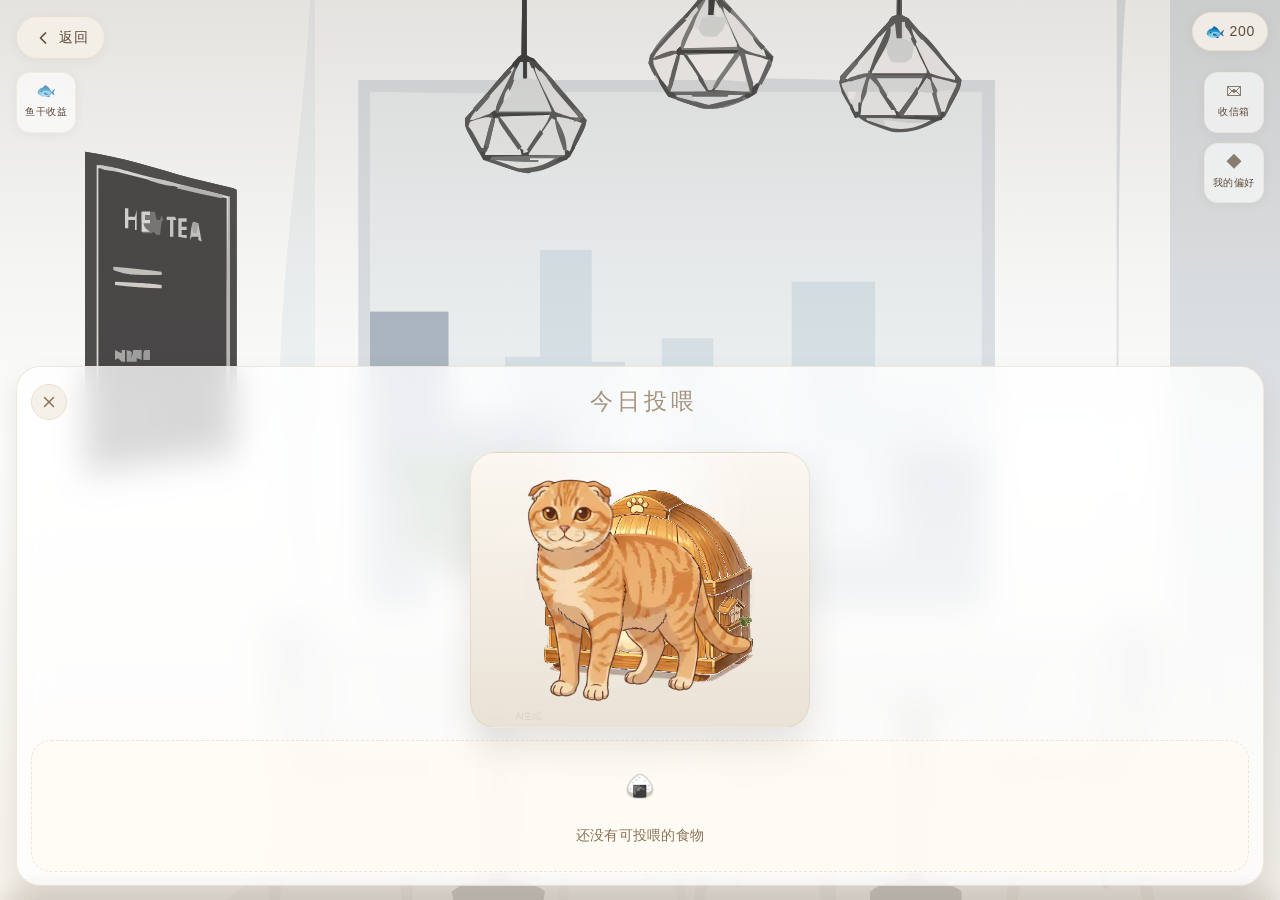
==== commit 074747ec: "Improve food circle feeding UX, order turntable drag, and diet advice in reports. Co-authored-by: Cu" ====
--- a/food-circle.html
+++ b/food-circle.html
@@ -7,6 +7,7 @@
   <title>食物圈 - Yummi</title>
   <link rel="stylesheet" href="css/variables.css">
   <link rel="stylesheet" href="css/base.css">
+  <link rel="stylesheet" href="css/shop.css">
   <link rel="stylesheet" href="css/food-circle.css">
 </head>
 <body class="fc-body">
@@ -23,8 +24,16 @@
       <div class="fc-bg__overlay"></div>
     </div>
 
-    <div class="fc-content">
-      <h1 class="fc-title">食物圈</h1>
+    <div class="fc-sidebar fc-sidebar--left">
+      <div class="fc-grid">
+        <button type="button" class="fc-card" id="fcEarnings">
+          <span class="fc-card__icon" aria-hidden="true">🐟</span>
+          <span class="fc-card__label">鱼干收益</span>
+        </button>
+      </div>
+    </div>
+
+    <div class="fc-sidebar fc-sidebar--right">
       <div class="fc-grid">
         <button type="button" class="fc-card" id="fcInbox">
           <span class="fc-card__icon" aria-hidden="true">✉</span>
@@ -34,21 +43,21 @@
           <span class="fc-card__icon" aria-hidden="true">◆</span>
           <span class="fc-card__label">我的偏好</span>
         </button>
-        <button type="button" class="fc-card" id="fcFeed">
-          <span class="fc-card__icon" aria-hidden="true">✦</span>
-          <span class="fc-card__label">投喂</span>
-        </button>
-        <button type="button" class="fc-card" id="fcEarnings">
-          <span class="fc-card__icon" aria-hidden="true">🐟</span>
-          <span class="fc-card__label">鱼干收益</span>
-        </button>
       </div>
     </div>
 
-    <section class="fc-feeding" id="fcFeeding" aria-label="宠物投喂">
+    <section class="fc-feeding" id="fcFeeding" aria-label="宠物投喂" aria-hidden="false">
       <div class="fc-feeding__shell">
+        <div class="fc-feeding__header">
+          <button type="button" class="fc-feeding__close" id="fcFeedingClose" aria-label="关闭投喂">
+            <svg width="18" height="18" viewBox="0 0 24 24" fill="none" stroke="currentColor" stroke-width="2" stroke-linecap="round" stroke-linejoin="round">
+              <line x1="18" y1="6" x2="6" y2="18"></line>
+              <line x1="6" y1="6" x2="18" y2="18"></line>
+            </svg>
+          </button>
+          <p class="fc-feeding__eyebrow">今日投喂</p>
+        </div>
         <div class="fc-feeding__pet-card">
-          <p class="fc-feeding__eyebrow">今日投喂</p>
           <div class="fc-pet-bubble" id="fcPetBubble" aria-live="polite" aria-hidden="true"></div>
           <div class="fc-pet-stage" id="fcPetStage" role="img" aria-label="当前宠物形象"></div>
         </div>
--- a/css/shop.css
+++ b/css/shop.css
@@ -0,0 +1,995 @@
+/* 店铺详情页 — 日式极简 · 侘寂 · 和风现代 */
+
+.shop-body {
+  background-color: var(--color-bg);
+  min-height: 100dvh;
+  overflow: hidden;
+}
+
+.shop-page {
+  position: relative;
+  width: 100%;
+  height: 100dvh;
+  overflow: hidden;
+}
+
+/* 返回按钮 */
+.shop-back {
+  position: absolute;
+  top: 16px;
+  left: 16px;
+  z-index: 20;
+  display: inline-flex;
+  align-items: center;
+  gap: 6px;
+  padding: 8px 16px;
+  border-radius: var(--radius-pill);
+  background: rgba(245, 240, 232, 0.85);
+  backdrop-filter: blur(8px);
+  -webkit-backdrop-filter: blur(8px);
+  border: 1px solid var(--color-paper);
+  color: var(--color-primary);
+  font-size: 0.875rem;
+  letter-spacing: var(--letter-caption);
+  box-shadow: var(--shadow-rest);
+  transition: transform var(--transition-fast), background var(--transition-fast);
+  text-decoration: none;
+}
+
+.shop-back:active {
+  transform: scale(0.95);
+}
+
+/* 背景图 */
+.shop-bg {
+  position: absolute;
+  inset: 0;
+  z-index: 1;
+}
+
+.shop-bg__img {
+  width: 100%;
+  height: 100%;
+  object-fit: cover;
+  display: block;
+}
+
+.shop-bg__overlay {
+  position: absolute;
+  inset: 0;
+  background: linear-gradient(
+    180deg,
+    rgba(92, 75, 58, 0.08) 0%,
+    rgba(92, 75, 58, 0) 35%,
+    rgba(92, 75, 58, 0) 55%,
+    rgba(245, 240, 232, 0.35) 80%,
+    rgba(245, 240, 232, 0.65) 100%
+  );
+  pointer-events: none;
+}
+
+/* 小猫容器 */
+.shop-cats {
+  position: absolute;
+  inset: 0;
+  z-index: 5;
+  pointer-events: none;
+}
+
+/* 单只小猫 */
+.shop-cat {
+  position: absolute;
+  display: flex;
+  flex-direction: column;
+  align-items: center;
+  gap: 4px;
+  pointer-events: auto;
+  transition: transform var(--transition-fast);
+}
+
+.shop-cat:active {
+  transform: scale(1.06);
+}
+
+.shop-cat__img {
+  display: block;
+  height: auto;
+  min-width: 120px;
+  filter: drop-shadow(0 2px 4px rgba(92, 75, 58, 0.2));
+}
+
+.shop-cat__name {
+  max-width: 9em;
+  padding: 3px 10px;
+  border-radius: var(--radius-pill);
+  font-size: 0.68rem;
+  letter-spacing: var(--letter-caption);
+  color: var(--color-primary);
+  background: rgba(245, 240, 232, 0.92);
+  backdrop-filter: blur(6px);
+  -webkit-backdrop-filter: blur(6px);
+  box-shadow: var(--shadow-rest);
+  white-space: nowrap;
+  overflow: hidden;
+  text-overflow: ellipsis;
+  pointer-events: none;
+}
+
+/* 小猫头上弹窗 */
+.shop-popup {
+  position: absolute;
+  z-index: 20;
+  min-width: 200px;
+  max-width: 240px;
+  background: rgba(245, 240, 232, 0.82);
+  backdrop-filter: blur(14px);
+  -webkit-backdrop-filter: blur(14px);
+  border-radius: 16px;
+  box-shadow: 0 6px 24px rgba(92, 75, 58, 0.15);
+  padding: 14px 16px;
+  opacity: 0;
+  pointer-events: none;
+  transition: opacity var(--transition-fast);
+}
+
+.shop-popup[aria-hidden="false"] {
+  opacity: 1;
+  pointer-events: auto;
+}
+
+/* 弹窗显示在小猫下方时，箭头翻转 */
+.shop-popup--below .shop-popup__arrow {
+  bottom: auto;
+  top: -6px;
+  transform: translateX(-50%) rotate(225deg);
+}
+
+/* 小箭头 */
+.shop-popup__arrow {
+  position: absolute;
+  bottom: -6px;
+  left: 50%;
+  transform: translateX(-50%) rotate(45deg);
+  width: 12px;
+  height: 12px;
+  background: rgba(245, 240, 232, 0.82);
+  backdrop-filter: blur(14px);
+  -webkit-backdrop-filter: blur(14px);
+  box-shadow: 2px 2px 4px rgba(92, 75, 58, 0.06);
+}
+
+/* 访客卡片 */
+.shop-visitor__header {
+  display: flex;
+  align-items: center;
+  gap: 10px;
+  margin-bottom: 10px;
+}
+
+.shop-visitor__avatar {
+  width: 36px;
+  height: 36px;
+  border-radius: 50%;
+  background: var(--color-paper);
+  display: flex;
+  align-items: center;
+  justify-content: center;
+  font-size: 1.25rem;
+  flex-shrink: 0;
+  box-shadow: var(--shadow-rest);
+}
+
+.shop-visitor__meta {
+  flex: 1;
+}
+
+.shop-visitor__name {
+  font-size: 0.9rem;
+  font-weight: var(--font-weight-title);
+  color: var(--color-primary);
+  letter-spacing: var(--letter-body);
+  line-height: var(--line-body);
+}
+
+.shop-visitor__visits {
+  font-size: 0.7rem;
+  color: var(--color-text-muted);
+  letter-spacing: var(--letter-caption);
+  margin-top: 1px;
+}
+
+.shop-visitor__message {
+  background: rgba(255, 255, 255, 0.5);
+  border-radius: 10px;
+  padding: 10px 12px;
+  margin-bottom: 12px;
+  font-size: 0.8rem;
+  color: var(--color-text);
+  letter-spacing: var(--letter-body);
+  line-height: var(--line-body);
+}
+
+.shop-visitor__actions {
+  display: grid;
+  grid-template-columns: 1fr 1fr;
+  gap: 8px;
+}
+
+.shop-visitor__btn {
+  display: flex;
+  align-items: center;
+  justify-content: center;
+  gap: 4px;
+  padding: 8px 6px;
+  border-radius: 10px;
+  border: 1px solid var(--color-border);
+  background: rgba(255, 255, 255, 0.55);
+  color: var(--color-primary);
+  font-size: 0.75rem;
+  font-weight: var(--font-weight-body);
+  letter-spacing: var(--letter-caption);
+  cursor: pointer;
+  transition: background var(--transition-fast), transform var(--transition-fast);
+  -webkit-tap-highlight-color: transparent;
+}
+
+.shop-visitor__btn:active {
+  transform: scale(0.96);
+  background: rgba(255, 255, 255, 0.8);
+}
+
+.shop-visitor__btn--primary {
+  background: rgba(232, 126, 90, 0.9);
+  color: #fff;
+  border-color: rgba(232, 126, 90, 0.9);
+}
+
+.shop-visitor__btn--primary:active {
+  background: rgba(210, 105, 70, 0.95);
+}
+
+.shop-visitor__btn--pet {
+  background: rgba(240, 180, 160, 0.7);
+  color: var(--color-primary);
+  border-color: rgba(240, 180, 160, 0.8);
+}
+
+.shop-visitor__btn--pet:active {
+  background: rgba(240, 180, 160, 0.9);
+}
+
+.shop-visitor__btn--feed {
+  background: rgba(160, 200, 140, 0.6);
+  color: var(--color-primary);
+  border-color: rgba(160, 200, 140, 0.7);
+}
+
+.shop-visitor__btn--feed:active {
+  background: rgba(160, 200, 140, 0.85);
+}
+
+/* 投喂食物选择弹窗 */
+.shop-feed__title {
+  font-size: 0.85rem;
+  font-weight: var(--font-weight-title);
+  color: var(--color-primary);
+  letter-spacing: var(--letter-title);
+  margin-bottom: 4px;
+  text-align: center;
+}
+
+.shop-feed__coin {
+  font-size: 0.7rem;
+  color: var(--color-text-muted);
+  text-align: center;
+  margin-bottom: 10px;
+  letter-spacing: var(--letter-caption);
+}
+
+.shop-feed__list {
+  display: flex;
+  flex-direction: column;
+  gap: 8px;
+  margin-bottom: 10px;
+}
+
+.shop-feed__item {
+  display: flex;
+  align-items: center;
+  gap: 10px;
+  width: 100%;
+  padding: 8px;
+  border-radius: 14px;
+  border: 1px solid var(--color-border);
+  background: rgba(255, 255, 255, 0.62);
+  color: var(--color-primary);
+  font-size: 0.8rem;
+  font-family: inherit;
+  letter-spacing: var(--letter-body);
+  cursor: pointer;
+  transition: background var(--transition-fast), transform var(--transition-fast);
+  -webkit-tap-highlight-color: transparent;
+  text-align: left;
+}
+
+.shop-feed__item:active {
+  transform: scale(0.97);
+  background: rgba(160, 200, 140, 0.3);
+}
+
+.shop-feed__item-media {
+  width: 44px;
+  height: 44px;
+  flex: 0 0 auto;
+  display: grid;
+  place-items: center;
+  overflow: hidden;
+  border-radius: 12px;
+  background: rgba(245, 240, 232, 0.9);
+  border: 1px solid rgba(196, 168, 130, 0.18);
+  box-shadow: inset 0 1px 0 rgba(255, 255, 255, 0.6);
+}
+
+.shop-feed__item-thumb {
+  width: 100%;
+  height: 100%;
+  object-fit: contain;
+}
+
+.shop-feed__item-placeholder {
+  font-size: 1.25rem;
+}
+
+.shop-feed__item-content {
+  min-width: 0;
+  flex: 1;
+  display: flex;
+  flex-direction: column;
+  justify-content: center;
+  gap: 2px;
+}
+
+.shop-feed__item-name {
+  font-size: 0.82rem;
+  line-height: 1.4;
+  font-weight: var(--font-weight-title);
+  word-break: break-word;
+}
+
+/* 投喂空状态 */
+.shop-feed__empty {
+  text-align: center;
+  padding: 16px 8px;
+}
+
+.shop-feed__empty-icon {
+  font-size: 2rem;
+  margin-bottom: 8px;
+  opacity: 0.5;
+}
+
+.shop-feed__empty-text {
+  font-size: 0.9rem;
+  font-weight: var(--font-weight-title);
+  color: var(--color-primary);
+  margin-bottom: 4px;
+}
+
+.shop-feed__empty-sub {
+  font-size: 0.7rem;
+  color: var(--color-text-muted);
+  letter-spacing: var(--letter-caption);
+}
+
+/* 投喂 "咔哧" 弹窗 */
+.shop-feed__crunch {
+  text-align: center;
+  padding: 16px 8px;
+}
+
+.shop-feed__crunch-text {
+  font-size: 1.8rem;
+  font-weight: var(--font-weight-title);
+  color: var(--color-primary);
+  letter-spacing: 0.08em;
+  animation: crunchPop 0.5s var(--ease-standard);
+}
+
+@keyframes crunchPop {
+  0% { transform: scale(0.6); opacity: 0; }
+  40% { transform: scale(1.1); }
+  60% { transform: scale(0.95); }
+  100% { transform: scale(1); opacity: 1; }
+}
+
+.shop-feed__sub {
+  font-size: 0.75rem;
+  color: var(--color-text-muted);
+  margin-top: 8px;
+  letter-spacing: var(--letter-caption);
+}
+
+.shop-feed__back {
+  display: block;
+  width: 100%;
+  padding: 8px;
+  margin-top: 6px;
+  border-radius: 10px;
+  border: 1px solid var(--color-border);
+  background: rgba(255, 255, 255, 0.55);
+  color: var(--color-primary);
+  font-size: 0.75rem;
+  letter-spacing: var(--letter-caption);
+  cursor: pointer;
+  transition: background var(--transition-fast);
+}
+
+.shop-feed__back:active {
+  background: rgba(255, 255, 255, 0.8);
+}
+
+/* 抚摸 "喵" 弹窗 */
+.shop-pet__meow {
+  text-align: center;
+  padding: 16px 8px;
+}
+
+.shop-pet__meow-text {
+  font-size: 2rem;
+  font-weight: var(--font-weight-title);
+  color: var(--color-primary);
+  letter-spacing: 0.1em;
+  animation: meowPop 0.4s var(--ease-standard);
+}
+
+@keyframes meowPop {
+  0% { transform: scale(0.5); opacity: 0; }
+  60% { transform: scale(1.15); }
+  100% { transform: scale(1); opacity: 1; }
+}
+
+.shop-pet__sub {
+  font-size: 0.75rem;
+  color: var(--color-text-muted);
+  margin-top: 8px;
+  letter-spacing: var(--letter-caption);
+}
+
+.shop-pet__back {
+  display: block;
+  width: 100%;
+  padding: 8px;
+  margin-top: 6px;
+  border-radius: 10px;
+  border: 1px solid var(--color-border);
+  background: rgba(255, 255, 255, 0.55);
+  color: var(--color-primary);
+  font-size: 0.75rem;
+  letter-spacing: var(--letter-caption);
+  cursor: pointer;
+  transition: background var(--transition-fast);
+}
+
+.shop-pet__back:active {
+  background: rgba(255, 255, 255, 0.8);
+}
+
+/* 私信留言 */
+.shop-message__title {
+  font-size: 0.9rem;
+  font-weight: var(--font-weight-title);
+  color: var(--color-primary);
+  letter-spacing: var(--letter-title);
+  margin-bottom: 10px;
+  text-align: center;
+}
+
+.shop-message__input {
+  width: 100%;
+  padding: 10px 12px;
+  border-radius: 10px;
+  border: 1px solid var(--color-border);
+  background: rgba(255, 255, 255, 0.6);
+  color: var(--color-primary);
+  font-size: 0.85rem;
+  font-family: inherit;
+  letter-spacing: var(--letter-body);
+  line-height: var(--line-body);
+  resize: none;
+  outline: none;
+  margin-bottom: 10px;
+  -webkit-appearance: none;
+}
+
+.shop-message__input::placeholder {
+  color: var(--color-text-muted);
+}
+
+.shop-message__input:focus {
+  border-color: rgba(232, 126, 90, 0.6);
+  background: rgba(255, 255, 255, 0.8);
+}
+
+.shop-message__send {
+  display: block;
+  width: 100%;
+  padding: 10px;
+  border-radius: 10px;
+  border: none;
+  background: rgba(232, 126, 90, 0.9);
+  color: #fff;
+  font-size: 0.85rem;
+  font-weight: var(--font-weight-body);
+  letter-spacing: var(--letter-caption);
+  cursor: pointer;
+  transition: background var(--transition-fast), transform var(--transition-fast);
+  margin-bottom: 8px;
+}
+
+.shop-message__send:active {
+  transform: scale(0.96);
+  background: rgba(210, 105, 70, 0.95);
+}
+
+.shop-message__back {
+  display: block;
+  width: 100%;
+  padding: 8px;
+  border-radius: 10px;
+  border: 1px solid var(--color-border);
+  background: rgba(255, 255, 255, 0.55);
+  color: var(--color-primary);
+  font-size: 0.75rem;
+  letter-spacing: var(--letter-caption);
+  cursor: pointer;
+  transition: background var(--transition-fast);
+}
+
+.shop-message__back:active {
+  background: rgba(255, 255, 255, 0.8);
+}
+
+.shop-message__sent {
+  text-align: center;
+  padding: 14px 4px;
+}
+
+.shop-message__sent-icon {
+  font-size: 2rem;
+  margin-bottom: 8px;
+}
+
+.shop-message__sent-text {
+  font-size: 0.9rem;
+  font-weight: var(--font-weight-title);
+  color: var(--color-primary);
+  letter-spacing: var(--letter-body);
+}
+
+.shop-message__sent-sub {
+  font-size: 0.75rem;
+  color: var(--color-text-muted);
+  margin-top: 6px;
+  letter-spacing: var(--letter-caption);
+  word-break: break-all;
+}
+
+/* YUMMY 码口味比对 */
+.shop-compare {
+  position: fixed;
+  inset: 0;
+  z-index: 80;
+  pointer-events: none;
+}
+
+.shop-compare[aria-hidden="false"] {
+  pointer-events: auto;
+}
+
+.shop-compare__overlay {
+  position: absolute;
+  inset: 0;
+  background:
+    radial-gradient(circle at 50% 12%, rgba(255, 245, 230, 0.18), transparent 38%),
+    rgba(92, 75, 58, 0.38);
+  opacity: 0;
+  transition: opacity var(--transition-standard);
+}
+
+.shop-compare[aria-hidden="false"] .shop-compare__overlay {
+  opacity: 1;
+}
+
+.shop-compare__sheet {
+  position: absolute;
+  left: 0;
+  right: 0;
+  bottom: 0;
+  z-index: 85;
+  max-height: 84dvh;
+  display: grid;
+  grid-template-rows: auto minmax(0, 1fr);
+  padding: 18px 18px calc(20px + var(--safe-bottom));
+  border-radius: 26px 26px 0 0;
+  background:
+    linear-gradient(180deg, rgba(255, 252, 246, 0.98), rgba(245, 240, 232, 0.97)),
+    radial-gradient(circle at 20% 0%, rgba(232, 126, 90, 0.16), transparent 32%);
+  backdrop-filter: blur(18px);
+  -webkit-backdrop-filter: blur(18px);
+  box-shadow: 0 -14px 36px rgba(92, 75, 58, 0.22);
+  transform: translateY(100%);
+  transition: transform var(--transition-standard);
+}
+
+.shop-compare[aria-hidden="false"] .shop-compare__sheet {
+  transform: translateY(0);
+}
+
+.shop-compare__header {
+  display: flex;
+  align-items: flex-start;
+  justify-content: space-between;
+  gap: 12px;
+  margin-bottom: 14px;
+}
+
+.shop-compare__eyebrow {
+  margin: 0 0 4px;
+  color: rgba(139, 115, 85, 0.72);
+  font-size: 0.72rem;
+  font-weight: var(--font-weight-title);
+  letter-spacing: 0.18em;
+}
+
+.shop-compare__title {
+  margin: 0;
+  color: var(--color-primary);
+  font-size: 1.08rem;
+  font-weight: var(--font-weight-title);
+  letter-spacing: var(--letter-title);
+}
+
+.shop-compare__close {
+  width: 36px;
+  height: 36px;
+  display: flex;
+  align-items: center;
+  justify-content: center;
+  border-radius: 50%;
+  color: var(--color-text-muted);
+  background: rgba(255, 255, 255, 0.62);
+  border: 1px solid rgba(196, 168, 130, 0.32);
+  cursor: pointer;
+}
+
+.shop-compare__close:active {
+  transform: scale(0.92);
+}
+
+.shop-compare__body {
+  min-height: 0;
+  overflow-y: auto;
+  -webkit-overflow-scrolling: touch;
+  display: grid;
+  gap: 14px;
+  padding-right: 2px;
+}
+
+.shop-compare__hero {
+  display: grid;
+  grid-template-columns: minmax(0, 1fr);
+  gap: 10px;
+  justify-items: center;
+  align-items: start;
+}
+
+.shop-compare__stage {
+  position: relative;
+  width: min(100%, 300px);
+  aspect-ratio: 1;
+  max-width: 300px;
+  min-height: 142px;
+  border-radius: 24px;
+  overflow: hidden;
+  border: 1px solid rgba(196, 168, 130, 0.24);
+  background:
+    radial-gradient(circle at 50% 16%, rgba(255, 255, 255, 0.9), rgba(255, 255, 255, 0) 42%),
+    linear-gradient(180deg, rgba(251, 247, 241, 0.98), rgba(232, 223, 209, 0.88));
+  box-shadow: 0 18px 34px rgba(92, 75, 58, 0.14);
+}
+
+.shop-compare__aura {
+  position: absolute;
+  inset: 14% 16%;
+  border-radius: 50%;
+  background:
+    radial-gradient(circle, rgba(255, 255, 255, 0.88), rgba(255, 255, 255, 0.08) 58%, rgba(255, 255, 255, 0) 74%),
+    radial-gradient(circle at 28% 26%, rgba(244, 225, 225, 0.62), transparent 42%),
+    radial-gradient(circle at 76% 72%, rgba(143, 188, 143, 0.18), transparent 42%);
+}
+
+.shop-compare__layer {
+  position: absolute;
+  inset: 0;
+  width: 100%;
+  height: 100%;
+  object-fit: contain;
+  pointer-events: none;
+}
+
+.shop-compare__fallback {
+  position: absolute;
+  inset: 0;
+  display: grid;
+  place-items: center;
+  font-size: 2.4rem;
+  color: rgba(139, 115, 85, 0.48);
+}
+
+.shop-compare__drink {
+  position: absolute;
+  top: 44%;
+  left: 4px;
+  width: clamp(62px, 18vw, 94px);
+  display: grid;
+  justify-items: center;
+  gap: 4px;
+  transform: translateY(-50%) rotate(-5deg);
+  filter: drop-shadow(0 14px 18px rgba(92, 75, 58, 0.16));
+}
+
+.shop-compare__drink img {
+  width: 100%;
+  aspect-ratio: 1;
+  object-fit: contain;
+  border-radius: 16px;
+  background: rgba(255, 255, 255, 0.6);
+  border: 1px solid rgba(196, 168, 130, 0.28);
+}
+
+.shop-compare__drink span {
+  max-width: 7em;
+  padding: 2px 8px;
+  border-radius: var(--radius-pill);
+  background: rgba(245, 240, 232, 0.88);
+  border: 1px solid rgba(196, 168, 130, 0.28);
+  color: var(--color-primary);
+  font-size: 0.68rem;
+  line-height: 1.4;
+  text-align: center;
+}
+
+.shop-compare__persona {
+  width: min(100%, 300px);
+  min-width: 0;
+  padding: 12px;
+  border-radius: 22px;
+  background: rgba(255, 255, 255, 0.58);
+  border: 1px solid rgba(196, 168, 130, 0.22);
+  box-shadow: 0 12px 26px rgba(92, 75, 58, 0.08);
+}
+
+.shop-compare__persona-kicker {
+  margin: 0 0 4px;
+  color: rgba(139, 115, 85, 0.72);
+  font-size: 0.68rem;
+  font-weight: var(--font-weight-title);
+  letter-spacing: 0.16em;
+}
+
+.shop-compare__pet-name {
+  margin: 0 0 10px;
+  color: var(--color-primary);
+  font-size: 1rem;
+  line-height: 1.35;
+  font-weight: var(--font-weight-title);
+  letter-spacing: var(--letter-title);
+}
+
+.shop-compare__mbti {
+  display: grid;
+  gap: 5px;
+  padding: 10px 12px;
+  border-radius: 16px;
+  background:
+    linear-gradient(135deg, rgba(232, 126, 90, 0.92), rgba(196, 168, 130, 0.86));
+  color: #fff;
+  box-shadow: 0 10px 20px rgba(180, 112, 78, 0.18);
+}
+
+.shop-compare__mbti-tag {
+  width: fit-content;
+  padding: 2px 8px;
+  border-radius: var(--radius-pill);
+  background: rgba(255, 255, 255, 0.22);
+  font-size: 0.64rem;
+  letter-spacing: 0.16em;
+}
+
+.shop-compare__mbti-name {
+  font-size: 1.02rem;
+  letter-spacing: 0.08em;
+}
+
+.shop-compare__mbti-line {
+  margin: 0;
+  font-size: 0.74rem;
+  line-height: 1.55;
+  letter-spacing: var(--letter-caption);
+}
+
+.shop-compare__reason {
+  display: -webkit-box;
+  -webkit-line-clamp: 3;
+  -webkit-box-orient: vertical;
+  overflow: hidden;
+  margin: 10px 0 0;
+  color: var(--color-text-muted);
+  font-size: 0.72rem;
+  line-height: 1.55;
+  letter-spacing: var(--letter-caption);
+}
+
+.shop-compare__score,
+.shop-compare__section,
+.shop-compare__error {
+  padding: 14px 16px;
+  border-radius: 18px;
+  background: rgba(255, 255, 255, 0.56);
+  border: 1px solid rgba(196, 168, 130, 0.2);
+  box-shadow: 0 10px 22px rgba(92, 75, 58, 0.07);
+}
+
+.shop-compare__score {
+  background:
+    linear-gradient(135deg, rgba(232, 126, 90, 0.14), rgba(143, 188, 143, 0.16)),
+    rgba(255, 255, 255, 0.58);
+}
+
+.shop-compare__score-num {
+  margin: 0 0 6px;
+  color: var(--color-primary);
+  font-size: 1.06rem;
+  font-weight: var(--font-weight-title);
+  letter-spacing: var(--letter-title);
+}
+
+.shop-compare__score-text {
+  margin: 0;
+  color: var(--color-text-muted);
+  font-size: 0.78rem;
+  line-height: 1.6;
+  letter-spacing: var(--letter-caption);
+}
+
+.shop-compare__section-title {
+  margin: 0 0 10px;
+  color: var(--color-primary);
+  font-size: 0.92rem;
+  font-weight: var(--font-weight-title);
+  letter-spacing: var(--letter-title);
+}
+
+.shop-compare__food-grid {
+  display: grid;
+  grid-template-columns: repeat(2, minmax(0, 1fr));
+  gap: 10px;
+}
+
+.shop-compare__food-card {
+  min-width: 0;
+  display: flex;
+  align-items: center;
+  gap: 8px;
+  padding: 8px;
+  border-radius: 14px;
+  background: rgba(245, 240, 232, 0.76);
+  border: 1px solid rgba(196, 168, 130, 0.18);
+}
+
+.shop-compare__food-media {
+  width: 44px;
+  height: 44px;
+  flex: 0 0 auto;
+  display: grid;
+  place-items: center;
+  overflow: hidden;
+  border-radius: 12px;
+  background: rgba(255, 255, 255, 0.72);
+}
+
+.shop-compare__food-thumb {
+  width: 100%;
+  height: 100%;
+  object-fit: contain;
+}
+
+.shop-compare__food-placeholder {
+  font-size: 1.3rem;
+}
+
+.shop-compare__food-name {
+  min-width: 0;
+  margin: 0;
+  color: var(--color-primary);
+  font-size: 0.78rem;
+  line-height: 1.45;
+  letter-spacing: var(--letter-caption);
+}
+
+.shop-compare__empty {
+  margin: 0;
+  color: var(--color-text-muted);
+  font-size: 0.78rem;
+  line-height: 1.6;
+  letter-spacing: var(--letter-caption);
+}
+
+@media (max-width: 380px) {
+  .shop-compare__stage {
+    max-width: 220px;
+    margin: 0 auto;
+  }
+
+  .shop-compare__persona {
+    max-width: 220px;
+  }
+}
+
+/* 自动留言 — 小猫头上 */
+.shop-toast-layer {
+  position: absolute;
+  inset: 0;
+  z-index: 15;
+  pointer-events: none;
+}
+
+.shop-toast {
+  position: absolute;
+  min-width: 160px;
+  max-width: 200px;
+  background: rgba(245, 240, 232, 0.88);
+  backdrop-filter: blur(12px);
+  -webkit-backdrop-filter: blur(12px);
+  border-radius: 12px;
+  box-shadow: 0 4px 16px rgba(92, 75, 58, 0.12);
+  padding: 10px 12px;
+  opacity: 0;
+  pointer-events: none;
+  transition: opacity 0.4s var(--ease-standard);
+}
+
+.shop-toast--show {
+  opacity: 1;
+}
+
+.shop-toast__content {
+  font-size: 0.75rem;
+  color: var(--color-text);
+  letter-spacing: var(--letter-body);
+  line-height: var(--line-body);
+}
+
+.shop-toast__content strong {
+  color: var(--color-primary);
+  font-weight: var(--font-weight-title);
+}
+
+/* 错误状态 */
+.shop-error {
+  position: absolute;
+  inset: 0;
+  z-index: 30;
+  display: flex;
+  flex-direction: column;
+  align-items: center;
+  justify-content: center;
+  gap: 16px;
+  background: var(--color-bg);
+}
+
+.shop-error__text {
+  font-size: 1rem;
+  color: var(--color-text-muted);
+  letter-spacing: var(--letter-body);
+}
--- a/css/food-circle.css
+++ b/css/food-circle.css
@@ -68,19 +68,28 @@
   pointer-events: none;
 }
 
-/* 内容区 — 右上方 */
-.fc-content {
+/* 侧栏 — 左右两列 */
+.fc-sidebar {
   position: absolute;
   top: 72px;
-  right: 16px;
   z-index: 10;
   padding: 0;
   opacity: 0;
+  animation: fcSlideIn 0.4s var(--ease-standard) 0.1s forwards;
+}
+
+.fc-sidebar--left {
+  left: 16px;
+  transform: translateX(-12px);
+  animation-name: fcSlideInLeft;
+}
+
+.fc-sidebar--right {
+  right: 16px;
   transform: translateX(12px);
-  animation: fcSlideIn 0.4s var(--ease-standard) 0.1s forwards;
-}
-
-@keyframes fcSlideIn {
+}
+
+@keyframes fcSlideInLeft {
   to {
     opacity: 1;
     transform: translateX(0);
@@ -122,6 +131,23 @@
 .fc-card:active {
   transform: scale(0.95);
   background: rgba(255, 255, 255, 0.8);
+}
+
+@keyframes fcSlideIn {
+  to {
+    opacity: 1;
+    transform: translateX(0);
+  }
+}
+
+.fc-card:disabled {
+  opacity: 0.72;
+  cursor: default;
+  background: rgba(255, 255, 255, 0.45);
+}
+
+.fc-card:disabled:active {
+  transform: none;
 }
 
 .fc-card__icon {
@@ -703,6 +729,10 @@
   padding-right: 2px;
 }
 
+.fc-share-preview__body .shop-compare__hero {
+  width: 100%;
+}
+
 .fc-share-preview__hero {
   display: grid;
   gap: 12px;
@@ -1072,7 +1102,15 @@
   z-index: 12;
   opacity: 0;
   transform: translateY(16px);
-  animation: fcFeedingRise 0.45s var(--ease-standard) 0.12s forwards;
+  pointer-events: none;
+  transition: opacity 0.28s var(--ease-standard), transform 0.28s var(--ease-standard);
+}
+
+.fc-feeding[aria-hidden="false"] {
+  opacity: 1;
+  transform: translateY(0);
+  pointer-events: auto;
+  animation: fcFeedingRise 0.45s var(--ease-standard) forwards;
 }
 
 @keyframes fcFeedingRise {
@@ -1103,6 +1141,36 @@
   overscroll-behavior: contain;
 }
 
+.fc-feeding__header {
+  display: grid;
+  grid-template-columns: 36px 1fr;
+  align-items: center;
+  gap: 8px;
+}
+
+.fc-feeding__close {
+  width: 36px;
+  height: 36px;
+  display: flex;
+  align-items: center;
+  justify-content: center;
+  border-radius: 50%;
+  color: var(--color-text-muted);
+  background: var(--color-bg);
+  border: 1px solid var(--color-paper);
+  flex-shrink: 0;
+}
+
+.fc-feeding__close:active {
+  transform: scale(0.92);
+}
+
+.fc-feeding__header .fc-feeding__eyebrow {
+  margin: 0;
+  text-align: center;
+  padding-right: 36px;
+}
+
 .fc-feeding__pet-card {
   position: relative;
   display: grid;
@@ -1114,7 +1182,7 @@
 .fc-feeding__eyebrow {
   margin: 0;
   color: rgba(139, 115, 85, 0.76);
-  font-size: 0.72rem;
+  font-size: 1.44rem;
   font-weight: var(--font-weight-title);
   letter-spacing: 0.18em;
 }
@@ -1255,7 +1323,7 @@
 
 .fc-feed-food {
   display: grid;
-  grid-template-columns: 64px minmax(0, 1fr);
+  grid-template-columns: 64px minmax(0, 1fr) auto;
   gap: 10px;
   align-items: center;
   padding: 10px 12px;
@@ -1264,11 +1332,7 @@
   border: 1px solid rgba(196, 168, 130, 0.18);
   box-shadow: inset 0 1px 0 rgba(255, 255, 255, 0.72);
   text-align: left;
-  transition: transform var(--transition-fast), box-shadow var(--transition-fast), border-color var(--transition-fast), opacity var(--transition-fast);
-}
-
-.fc-feed-food:active {
-  transform: scale(0.98);
+  transition: box-shadow var(--transition-fast), border-color var(--transition-fast), opacity var(--transition-fast);
 }
 
 .fc-feed-food.is-feeding {
@@ -1277,6 +1341,32 @@
 }
 
 .fc-feed-food.is-denied {
+  animation: fcFeedShake 0.42s ease-in-out;
+}
+
+.fc-feed-food__btn {
+  flex-shrink: 0;
+  padding: 8px 14px;
+  border-radius: var(--radius-pill);
+  background: rgba(232, 126, 90, 0.92);
+  border: 1px solid rgba(210, 105, 70, 0.35);
+  color: #fff;
+  font-size: 0.78rem;
+  font-weight: var(--font-weight-title);
+  letter-spacing: 0.08em;
+  white-space: nowrap;
+  transition: transform var(--transition-fast), background var(--transition-fast), opacity var(--transition-fast);
+}
+
+.fc-feed-food__btn:active {
+  transform: scale(0.96);
+}
+
+.fc-feed-food__btn.is-feeding {
+  opacity: 0.72;
+}
+
+.fc-feed-food__btn.is-denied {
   animation: fcFeedShake 0.42s ease-in-out;
 }
 
